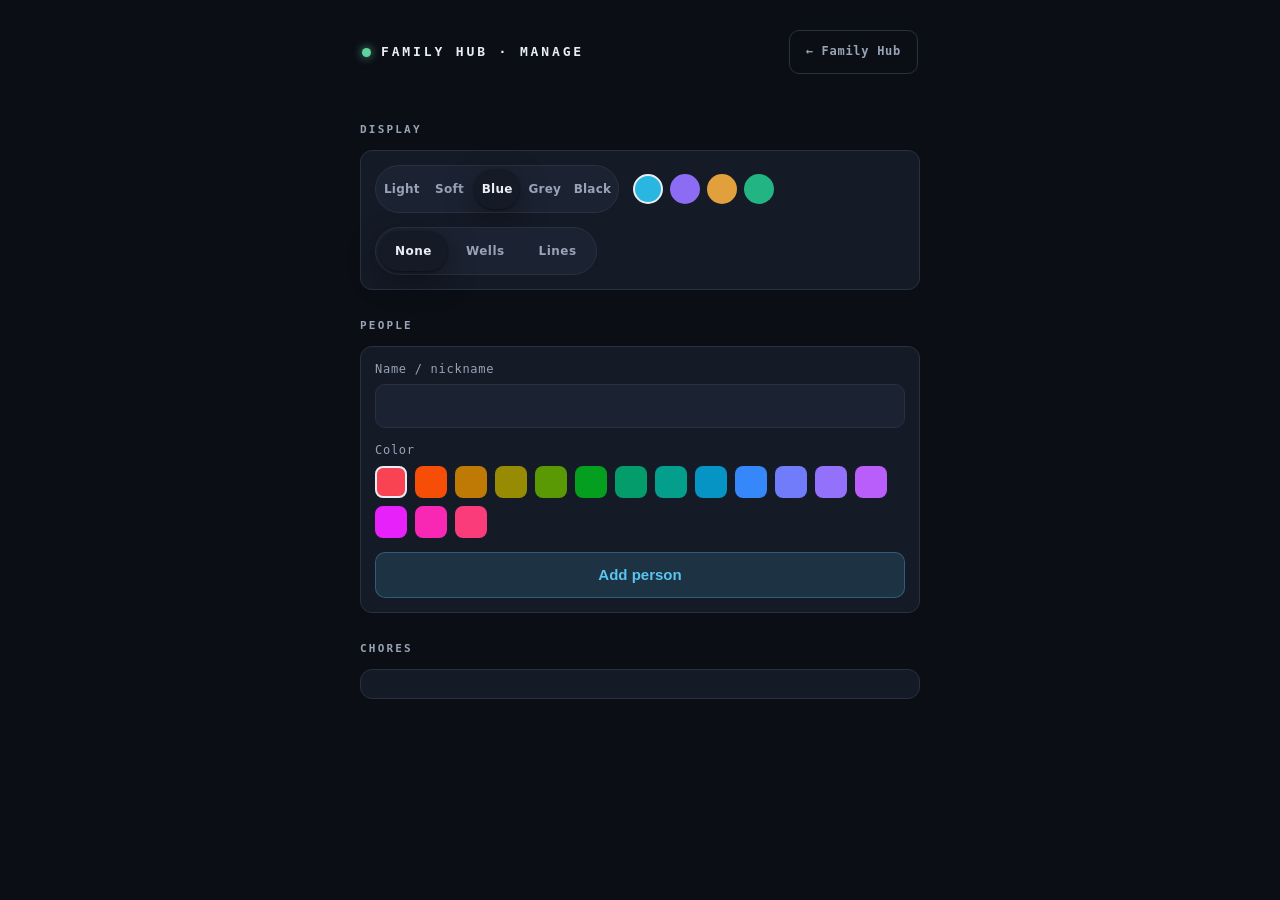
==== src/family_hub/web/static/admin.html @ ea38be6f "Add three theme modes: Soft, Grey, Black (now five total) Expands the wall's theme picker from Light" ====
<!doctype html>
<html lang="en">
<head>
  <meta charset="utf-8">
  <meta name="viewport" content="width=device-width, initial-scale=1, viewport-fit=cover">
  <title>Family Hub · Manage</title>
  <link rel="icon" href="favicon.svg" type="image/svg+xml">
  <link rel="stylesheet" href="styles.css?v=54">
  <!-- Stamps data-theme/data-accent/data-cols on <html> before first paint
       (no theme flash). Must be the FIRST script in the document. -->
  <script src="theme.js?v=4"></script>
</head>
<body class="admin-page">
  <div class="admin-wrap">
    <header class="admin-head">
      <span class="breath-dot"></span>
      <span class="wordmark">Family Hub · Manage</span>
      <a class="admin-home" href="/">← Family Hub</a>
    </header>

    <section class="admin-section">
      <h2>Display</h2>
      <!-- Persisted per-device theme. These call the same setTheme/setAccent/
           setColumns as the wall gear; the choice is saved on THIS device. -->
      <div class="admin-card">
        <div class="theme-ctl" id="theme-ctl">
          <div class="seg seg-theme" role="group" aria-label="Theme">
            <button type="button" data-theme-set="light">Light</button>
            <button type="button" data-theme-set="soft">Soft</button>
            <button type="button" data-theme-set="dark">Blue</button>
            <button type="button" data-theme-set="grey">Grey</button>
            <button type="button" data-theme-set="black">Black</button>
          </div>
          <div class="swatches" role="group" aria-label="Accent color">
            <button class="swatch" type="button" data-c="cyan"   aria-label="Cyan accent"></button>
            <button class="swatch" type="button" data-c="violet" aria-label="Violet accent"></button>
            <button class="swatch" type="button" data-c="amber"  aria-label="Amber accent"></button>
            <button class="swatch" type="button" data-c="green"  aria-label="Green accent"></button>
          </div>
          <div class="seg" role="group" aria-label="Column separation">
            <button type="button" data-cols-set="none">None</button>
            <button type="button" data-cols-set="wells">Wells</button>
            <button type="button" data-cols-set="lines">Lines</button>
          </div>
        </div>
      </div>
    </section>

    <section class="admin-section">
      <h2>People</h2>
      <div id="people-list"></div>
      <div class="admin-card">
        <form class="admin-form" id="person-form">
          <div class="field">
            <label for="person-name">Name / nickname</label>
            <input class="txt-input" id="person-name" maxlength="30" autocomplete="off">
          </div>
          <div class="field">
            <label>Color</label>
            <div class="swatches" id="person-swatches"></div>
          </div>
          <div class="form-error hidden" id="person-error"></div>
          <button class="btn-primary" type="submit">Add person</button>
        </form>
      </div>
    </section>

    <section class="admin-section">
      <h2>Chores</h2>
      <div id="chore-list"></div>
      <!-- The add-chore form is built by common.js (buildChoreForm), the same
           builder used for each inline edit and for the wall — one source of truth. -->
      <div class="admin-card" id="chore-add"></div>
    </section>
  </div>

  <script src="common.js?v=32"></script>
  <script src="admin.js?v=34"></script>
</body>
</html>
---- src/family_hub/web/static/styles.css ----
/* ================================================================
   FAMILY HUB — the kitchen wall.
   Dual-theme design (light + dark, either default), extending house-climate's
   visual world. One expressive element beyond the neutral palette: PERSON
   COLOR. Every color resolves through a theme token so both themes stay
   legible; runs on a LAN wall display with no internet and no webfonts.
   ================================================================ */
/* ----------------------------------------------------------------------
   THEME TOKENS.

   Light is the bare :root; dark is redefined under BOTH prefers-color-scheme
   (guarded :root:not([data-theme="light"])) and an explicit :root[data-theme="dark"].
   Accent is a separate axis (data-accent) so "pick a color" is independent of
   "pick light/dark". theme.js stamps data-theme/data-accent/data-cols on <html>
   before first paint; the default is dark + cyan.

   The Task 1 foundation kept a parallel set of legacy dark-only tokens so the
   old rules kept resolving during the migration; Task 10 finished migrating
   every rule onto this token set and removed those legacy color tokens, so the
   whole wall + admin chrome now resolves correctly in BOTH themes. The only
   theme-agnostic tokens left outside the light/dark blocks are the two font
   stacks (they carry no color).
   ---------------------------------------------------------------------- */
:root {
  /* font tokens are theme-agnostic (no color) so they live on the bare root */
  --mono: ui-monospace, "SF Mono", "Cascadia Code", Menlo, Consolas, monospace;
  --sans: system-ui, -apple-system, "Segoe UI", sans-serif;

  /* ---- theme system: light base (dark + accent overrides follow) ---- */
  --ground:    #EEF1F6;
  --surface:   #FFFFFF;
  --surface-2: #E7ECF3;
  --edge:      #D6DCE6;
  --edge-soft: #E4E9F0;
  --ink:       #171C26;
  --dim:       #58627A;
  --faint:     #8A93A6;
  --good:      #17A672;
  --warn:      #D98A15;
  --crit:      #E05656;
  --shadow:    0 1px 2px rgba(20,28,45,.06), 0 8px 24px rgba(20,28,45,.06);
  /* person hues (work on both grounds) */
  --p1: #E86A9E; --p2: #3E9BE8; --p3: #E39A2A;
  --accent: #0E9BCF; --accent-ink: #FFFFFF; --accent-soft: rgba(14,155,207,.12);
}
:root[data-accent="violet"] { --accent:#7A5AF0; --accent-soft:rgba(122,90,240,.12); }
:root[data-accent="amber"]  { --accent:#D98A15; --accent-soft:rgba(217,138,21,.14); }
:root[data-accent="green"]  { --accent:#17A672; --accent-soft:rgba(23,166,114,.14); }

/* NO-JS fallback only: theme.js always stamps an explicit data-theme before
   first paint, so this OS-preference block must match ONLY when no data-theme
   is present. Keying off :not([data-theme]) (not :not([data-theme="light"]))
   stops it from bleeding dark tokens into soft under a dark OS. */
@media (prefers-color-scheme: dark) {
  :root:not([data-theme]) {
    --ground:    #0B0E15;
    --surface:   #141A26;
    --surface-2: #1B2231;
    --edge:      #29313F;
    --edge-soft: #202836;
    --ink:       #E9EDF5;
    --dim:       #98A3B6;
    --faint:     #616D82;
    --good:      #5FD3A0; --warn:#F0B45C; --crit:#EB7373;
    --shadow:    0 1px 2px rgba(0,0,0,.4), 0 10px 30px rgba(0,0,0,.35);
    --p1:#F07FA9; --p2:#5FB0EE; --p3:#F0B24E;
    --accent:#56C6F0; --accent-ink:#06121A; --accent-soft:rgba(86,198,240,.14);
  }
  :root:not([data-theme])[data-accent="violet"]{--accent:#A78BFA;--accent-ink:#150E2E;--accent-soft:rgba(167,139,250,.16);}
  :root:not([data-theme])[data-accent="amber"] {--accent:#F0B45C;--accent-ink:#231703;--accent-soft:rgba(240,180,92,.16);}
  :root:not([data-theme])[data-accent="green"] {--accent:#5FD3A0;--accent-ink:#04170F;--accent-soft:rgba(95,211,160,.16);}
}
:root[data-theme="dark"] {
  --ground:#0B0E15; --surface:#141A26; --surface-2:#1B2231; --edge:#29313F; --edge-soft:#202836;
  --ink:#E9EDF5; --dim:#98A3B6; --faint:#616D82;
  --good:#5FD3A0; --warn:#F0B45C; --crit:#EB7373;
  --shadow:0 1px 2px rgba(0,0,0,.4), 0 10px 30px rgba(0,0,0,.35);
  --p1:#F07FA9; --p2:#5FB0EE; --p3:#F0B24E;
  --accent:#56C6F0; --accent-ink:#06121A; --accent-soft:rgba(86,198,240,.14);
}
/* Soft: a warm "paper" light, softer than Light. Uses the light-family accents,
   so the base :root[data-accent] rules already apply (no extra accent rules). */
:root[data-theme="soft"] {
  --ground:#E8E3D7; --surface:#F7F3EB; --surface-2:#DFD9CC; --edge:#D2CABA; --edge-soft:#E0D9CA;
  --ink:#2B271F; --dim:#6D6557; --faint:#9B9485;
  --good:#178A63; --warn:#C07C15; --crit:#CE5050;
  --shadow:0 1px 2px rgba(60,50,30,.05), 0 8px 24px rgba(60,50,30,.06);
  --p1:#E86A9E; --p2:#3E9BE8; --p3:#E39A2A;
  --accent:#0E9BCF; --accent-ink:#FFFFFF; --accent-soft:rgba(14,155,207,.12);
}
/* Grey: neutral charcoal, no blue tint. Dark-family accents (see the shared
   accent-override lists below). */
:root[data-theme="grey"] {
  --ground:#141415; --surface:#1F1F21; --surface-2:#272729; --edge:#38383B; --edge-soft:#2C2C2E;
  --ink:#ECECEE; --dim:#A1A1A7; --faint:#6B6B71;
  --good:#5FD3A0; --warn:#F0B45C; --crit:#EB7373;
  --shadow:0 1px 2px rgba(0,0,0,.4), 0 10px 30px rgba(0,0,0,.35);
  --p1:#F07FA9; --p2:#5FB0EE; --p3:#F0B24E;
  --accent:#56C6F0; --accent-ink:#06121A; --accent-soft:rgba(86,198,240,.14);
}
/* Black: true OLED black; cards lifted just enough to separate. Dark-family
   accents (see the shared accent-override lists below). */
:root[data-theme="black"] {
  --ground:#000000; --surface:#0C0C0E; --surface-2:#151517; --edge:#28282B; --edge-soft:#1A1A1C;
  --ink:#ECECEE; --dim:#9A9AA0; --faint:#5E5E64;
  --good:#5FD3A0; --warn:#F0B45C; --crit:#EB7373;
  --shadow:0 1px 2px rgba(0,0,0,.6), 0 12px 34px rgba(0,0,0,.55);
  --p1:#F07FA9; --p2:#5FB0EE; --p3:#F0B24E;
  --accent:#56C6F0; --accent-ink:#06121A; --accent-soft:rgba(86,198,240,.14);
}
/* Dark-family accent overrides: dark, grey, and black share the violet/amber/
   green accent values. Soft is absent on purpose (it uses the light accents). */
:root[data-theme="dark"][data-accent="violet"], :root[data-theme="grey"][data-accent="violet"], :root[data-theme="black"][data-accent="violet"]{--accent:#A78BFA;--accent-ink:#150E2E;--accent-soft:rgba(167,139,250,.16);}
:root[data-theme="dark"][data-accent="amber"], :root[data-theme="grey"][data-accent="amber"], :root[data-theme="black"][data-accent="amber"] {--accent:#F0B45C;--accent-ink:#231703;--accent-soft:rgba(240,180,92,.16);}
:root[data-theme="dark"][data-accent="green"], :root[data-theme="grey"][data-accent="green"], :root[data-theme="black"][data-accent="green"] {--accent:#5FD3A0;--accent-ink:#04170F;--accent-soft:rgba(95,211,160,.16);}

* { box-sizing: border-box; margin: 0; padding: 0; }
/* ground backstop so the theme's page color always shows behind a scrolling
   phone page (never a flash of canvas white or a stale dark field) */
/* text-size-adjust:100% disables mobile/WebView "font boosting" (text
   autosizing), which otherwise inflates line-heights on the kitchen wall's
   kiosk browser and stretches the card rows vertically. Renders identically at
   1:1 on desktop; the guard only matters on the touchscreen's WebView. */
html { scrollbar-color: var(--edge) transparent; background: var(--ground);
       -webkit-text-size-adjust: 100%; text-size-adjust: 100%; }

body {
  font-family: var(--sans);
  color: var(--ink);
  background: var(--ground);
  min-height: 100vh;
  font-size: 15px;
  line-height: 1.45;
  -webkit-font-smoothing: antialiased;
  /* Fixed 1920px canvas: a hair of vertical overflow makes a scrollbar appear,
     which steals width and triggers a phantom horizontal scrollbar. On a
     kiosk that never scrolls sideways, just clip it — nothing sits past the
     centered .wrap anyway. */
  overflow-x: hidden;
}

.num { font-variant-numeric: tabular-nums; }
.micro {
  font-family: var(--mono);
  font-size: 10.5px; font-weight: 600;
  letter-spacing: 0.16em; text-transform: uppercase;
  color: var(--faint);
}

/* Night: the whole page dims after 22:00. The dim is applied to each DIRECT
   CHILD of <body>, never to <body>/.is-night itself: a `filter` on an element
   makes it the containing block for its position:fixed descendants, so putting
   it on <body> unpinned the fixed mobile tab bar and the full-screen overlays
   (they scrolled off with the page at night). Filtering the children (all
   siblings of those fixed elements) dims the whole wall while every fixed
   element stays pinned to the viewport. Do NOT move `filter` back onto
   `.is-night`/<body> (a test guards this). The clock is lifted onto its own
   layer so it stays crisp against the dimmed field. */
.is-night > * { filter: brightness(0.55); }

/* ============ THE ONE CARD + SECTION-HEADER SYSTEM (Task 2) ============ */
/* A SINGLE .card box treatment and a SINGLE .shead section header are the
   source of truth for every section on the wall — no per-section bespoke
   surface/border/radius/shadow. Copied verbatim from the binding mockup spec.
   The section classes (.person-card / .cal-day / .tile / .panel) carry .card
   for the box and keep ONLY their own accent (person-color check, today's
   larger title, the editing outline, camera overlays). */
/* section header — one system everywhere */
.shead { display: flex; align-items: center; gap: 10px; padding: 2px 2px 0; }
.shead .tick { width: 3px; height: 15px; border-radius: 3px; background: var(--accent); }
.shead h2 { margin: 0; font-size: 12.5px; font-weight: 700; letter-spacing: .18em;
            text-transform: uppercase; color: var(--dim); }
.shead .act { margin-left: auto; }
.expand { appearance: none; cursor: pointer; font: inherit; font-size: 11px; font-weight: 600;
  letter-spacing: .04em; color: var(--dim); background: var(--surface); border: 1px solid var(--edge);
  padding: 6px 12px; border-radius: 9px; display: inline-flex; align-items: center; gap: 6px; }
.expand:hover { color: var(--ink); border-color: var(--accent); }
.expand:focus-visible { outline: 2px solid var(--accent); outline-offset: 2px; }

/* the ONE card — every content unit uses it */
.card {
  background: var(--surface); border: 1px solid var(--edge); border-radius: 14px;
  box-shadow: var(--shadow);
}
.card.pad { padding: 15px 16px; }

/* ======================= wall page shell ======================= */
/* The hub is designed at the wall monitor's size (Dell P2424HT, 1920x1080)
   and does NOT reflow on big screens: desktop browsers show exactly the
   wall's layout and scroll to see the rest (operator request 2026-08-12).
   Below the mobile breakpoint (end of file) the SAME page reflows to a
   phone layout with bottom tabs (operator request 2026-08-13). */
.wall {
  user-select: none;
  -webkit-user-select: none;
}
.wrap { width: 1920px; margin: 0 auto; padding: 0 24px 40px; }

/* ============================ top bar ========================== */
.topbar {
  display: flex; align-items: center; gap: 14px;
  padding: 20px 4px 18px;
  position: relative;   /* anchor for the theme gear's popover */
}
.breath-dot {
  width: 9px; height: 9px; border-radius: 50%;
  background: var(--good);
  box-shadow: 0 0 8px 1px color-mix(in srgb, var(--good) 55%, transparent);
  animation: breathe 4.5s ease-in-out infinite;
  flex: none;
}
[data-conn="down"] .breath-dot {
  background: var(--crit);
  box-shadow: 0 0 10px 2px color-mix(in srgb, var(--crit) 60%, transparent);
  animation: none;
}
@keyframes breathe {
  0%, 100% { transform: scale(1); opacity: 0.75; }
  50% { transform: scale(1.35); opacity: 1; }
}
.wordmark {
  font-family: var(--mono);
  font-size: 13px; font-weight: 700;
  letter-spacing: 0.22em; text-transform: uppercase;
  color: var(--ink); white-space: nowrap;
}
.conn {
  font-family: var(--mono); font-size: 10.5px; font-weight: 600;
  letter-spacing: 0.16em; text-transform: uppercase;
  color: var(--good);
}
[data-conn="down"] .conn { color: var(--crit); }
.spacer { flex: 1; }
.clock {
  font-family: var(--mono); font-size: 15px; color: var(--ink);
  letter-spacing: 0.04em; isolation: isolate;
}
.clock .clock-date { color: var(--dim); margin-right: 12px; }

/* ============================ layout ========================== */
.hub-grid {
  display: grid;
  /* chores lead the wall (operator, 2026-08-12); to-dos moved under the
     calendar and cameras got their own column (operator, 2026-08-14):
     people | calendar+to-dos | cameras | dashboards */
  grid-template-columns: 360px minmax(0, 1fr) 540px 340px;
  /* The 1fr second row only works because .hub-grid's own height stays
     indefinite (the page grows/scrolls to fit it). If an ancestor ever pins
     a definite height or overflow:hidden for a no-scroll kiosk mode, 1fr
     starts dividing real, finite space and can crush the to-do row (below
     the calendar in row 2) to zero. Re-check that change against this row
     definition before shipping it. */
  grid-template-rows: auto 1fr;
  grid-template-areas:
    "people cal tiles panels"
    "people todo tiles panels";
  gap: 24px;
  align-items: start;
}
.people-col { grid-area: people; display: flex; flex-direction: column; gap: 12px; }
.people-list { display: flex; flex-direction: column; gap: 10px; }
.todo-slot { grid-area: todo; min-width: 0; display: flex; flex-direction: column; gap: 12px; }
.tiles { grid-area: tiles; }

/* ------- always-on dashboard panels (weather almanac + house climate) ------ */
.panels { grid-area: panels; display: flex; flex-direction: column; gap: 12px; min-width: 0; }
/* box lives on .card now; .panel keeps only its own padding */
.panel { padding: 12px 12px 12px; }
/* Each iframe renders at a fixed virtual viewport (data-vw/vh on the tag) and
   hub.js scales it to fit the slot WITHOUT cropping (panelFit in common.js);
   the view's height is set by JS to hug the scaled content exactly. */
.panel-view {
  height: 400px; /* pre-fit fallback; JS sets the real height */
  overflow: hidden;
  border-radius: 8px; background: #05070B;
}
.panel-frame {
  transform-origin: 0 0;
  border: 0; display: block;
}

/* ------- native weather summary card (replaces the weather iframe embed) ---- */
/* The header + card are one visual unit inside the always-on panels column; the
   small gap keeps the .shead tight above its .card (the column's own gap is
   larger, meant to separate whole sections). */
.weather-slot { display: flex; flex-direction: column; gap: 12px; }
/* .wx / .spark / .q copied verbatim from the binding mockup spec. */
.wx { padding: 16px; }
.wx .top { display: flex; align-items: flex-start; gap: 4px; }
.wx .temp { font-size: 46px; font-weight: 700; line-height: .95; letter-spacing: -.02em; }
.wx .deg { font-size: 18px; color: var(--dim); margin-top: 4px; }
.wx .cond { font-size: 13px; color: var(--dim); margin-top: 2px; }
.wx .sun { margin-left: auto; font-size: 30px; }
.spark { width: 100%; height: 46px; display: block; margin: 12px 0 4px; }
.wx .stats { display: grid; grid-template-columns: 1fr 1fr; gap: 9px 18px; margin-top: 10px; padding-top: 12px; border-top: 1px solid var(--edge-soft); }
.wx .stat .k { font-size: 10px; letter-spacing: .12em; text-transform: uppercase; color: var(--faint); }
.wx .stat .v { font-size: 15px; font-weight: 600; display: flex; align-items: center; gap: 6px; }
.q { font-size: 9.5px; font-weight: 700; letter-spacing: .04em; padding: 1px 6px; border-radius: 999px; text-transform: uppercase; }
.q.good { color: var(--good); background: color-mix(in srgb, var(--good) 16%, transparent); }
.q.warn { color: var(--warn); background: color-mix(in srgb, var(--warn) 16%, transparent); }
/* the temp + degree tail share a baseline row (mockup's inline flex) */
.wx .tline { display: flex; align-items: flex-start; gap: 4px; }
/* a quiet "stale reading" mark on the condition line */
.wx-stale { font-size: 10px; letter-spacing: .06em; text-transform: uppercase; color: var(--faint); }
/* fail-soft stand-in when the weather OR climate feed is unavailable — never a
   blank column (shared by both native cards) */
.wx-offline { padding: 14px 16px; color: var(--faint); font-size: 13px; font-style: italic; }
/* neutral placeholder shown ONLY before the first fetch resolves, so the card
   never flashes the "unavailable" note on boot (T7). A quiet empty card that
   reserves roughly the card's height, no alarming copy. */
.wx-loading { min-height: 120px; }

/* ------- native house-climate summary card (replaces the climate embed) ----- */
/* header + card are one visual unit, like .weather-slot (the small gap keeps the
   .shead tight above its .card; the panels column's own gap separates sections) */
.rooms-slot { display: flex; flex-direction: column; gap: 12px; }
/* .rooms / .rhead / .room copied verbatim from the binding mockup spec. */
.rooms { padding: 8px 16px 14px; }
.rhead { display: flex; gap: 12px; padding: 0 0 2px; }
.rhead .rk { flex: 1; }
.rhead span { font-size: 9.5px; letter-spacing: .12em; text-transform: uppercase; color: var(--faint); }
.rhead .u { width: 50px; text-align: right; }
.room { display: flex; align-items: center; gap: 12px; padding: 10px 0; border-top: 1px solid var(--edge-soft); }
.room:first-of-type { border-top: 0; }
.room .rk { flex: 1; font-size: 12px; letter-spacing: .1em; text-transform: uppercase; color: var(--faint); }
.room .rv { font-size: 16px; font-weight: 650; width: 50px; text-align: right; }
.room .rh { font-size: 13px; color: var(--dim); width: 50px; text-align: right; }
.room.warn .rv { color: var(--warn); }
/* whole-house indoor aggregate (RH + dew) — a labeled footer under the rooms */
.rfoot { display: flex; align-items: baseline; gap: 12px; padding: 11px 0 2px; margin-top: 4px;
  border-top: 1px solid var(--edge); }
.rfoot .rk { flex: 1; font-size: 12px; letter-spacing: .1em; text-transform: uppercase; color: var(--faint); }
.rfoot-v { font-size: 13px; color: var(--dim); }
.rfoot-v .num { color: var(--ink); font-weight: 650; }

/* ========================== calendar ========================= */
.cal { grid-area: cal; display: flex; flex-direction: column; gap: 12px; }
.cal-note {
  background: var(--surface);
  border: 1px solid var(--edge);
  border-left: 3px solid var(--accent);
  border-radius: 12px;
  padding: 18px 18px;
  margin-bottom: 6px;
  color: var(--dim);
  font-size: 15px; line-height: 1.5;
}
/* Every day is its own .card so the boundary between days is a real edge, not
   a floating label; the box treatment lives on .card. Today is distinguished by
   its larger title + name color (below), not a divergent surface — one card
   system (Task 2). */
.cal-day { padding: 10px 14px 8px; }
.cal-day.is-today { padding: 12px 14px 10px; }
.cal-dayhead {
  display: flex; align-items: baseline; gap: 9px;
  font-family: var(--mono);
  font-size: 10.5px; font-weight: 600;
  letter-spacing: 0.18em; text-transform: uppercase;
  color: var(--dim);
  padding-bottom: 7px;
  border-bottom: 1px solid var(--edge);
}
.cal-daydate, .cal-dayrel { color: var(--faint); letter-spacing: 0.12em; }
.cal-dayrel { margin-left: auto; text-align: right; }
.cal-day.is-today .cal-dayname { color: var(--accent); }
.cal-empty {
  font-size: 14px; font-style: italic; color: var(--faint);
  padding: 4px 0;
}
.cal-ev {
  display: flex; align-items: baseline; gap: 12px;
  padding: 8px 0;
  border-top: 1px solid var(--edge);
}
.cal-ev:first-of-type { border-top: 0; }
.cal-rail {
  flex: none; align-self: stretch;
  width: 3px; border-radius: 3px;
  background: var(--dim);
}
.cal-time {
  flex: none; width: 64px; text-align: right;
  font-family: var(--mono); font-size: 12px; color: var(--dim);
}
.cal-allday {
  flex: none;
  font-family: var(--mono); font-size: 10px; font-weight: 600;
  letter-spacing: 0.08em; text-transform: uppercase;
  color: var(--dim);
  border: 1px solid var(--edge);
  border-radius: 999px;
  padding: 2px 8px;
}
.cal-title { flex: 1; font-size: 15px; color: var(--ink); }
.cal-day.is-today .cal-title { font-size: 17px; }
/* a timed event whose end has passed quiets down and strikes through */
.cal-ev.ended .cal-title {
  color: var(--faint);
  text-decoration: line-through;
  text-decoration-color: var(--faint);
}
.cal-ev.ended .cal-time { opacity: 0.55; }
.cal-ev.ended .cal-rail { opacity: 0.4; }

/* ========================= person cards ====================== */
/* box lives on .card now; .person-card keeps only its padding (the person color
   rides --pc on the check + name, its section accent) */
.person-card { padding: 10px 16px; }
.person-head {
  display: flex; align-items: center; gap: 10px;
  margin-bottom: 6px;
}
.person-name { font-size: 20px; font-weight: 600; }
.chip-streak {
  font-family: var(--mono); font-size: 11px; font-weight: 600;
  color: var(--warn);
  background: color-mix(in srgb, var(--warn) 15%, transparent);
  border: 1px solid color-mix(in srgb, var(--warn) 25%, transparent);
  border-radius: 999px;
  padding: 2px 8px;
}
.week-strip { display: flex; gap: 4px; margin-left: auto; }
.ws-cell { width: 10px; height: 10px; border-radius: 2px; background: var(--edge); }
.ws-done { background: var(--good); }
.ws-partial { background: color-mix(in srgb, var(--warn) 60%, transparent); }
.ws-none { background: color-mix(in srgb, var(--crit) 45%, transparent); }
.ws-rest { background: var(--edge); }
.ws-today { outline: 1px solid var(--ink); outline-offset: 1px; }

.chore-row {
  display: flex; align-items: center; gap: 12px;
  min-height: 48px;   /* compacted for the 1080p wall so the people column
                         fits with no vertical scroll; 48px is the enforced
                         touch-target floor (see tests/test_static.py) */
  width: 100%;
  padding: 2px 2px;
  background: none; border: 0;
  border-top: 1px solid var(--edge);
  color: inherit; text-align: left;
  cursor: pointer;
}
.chore-row:first-of-type { border-top: 0; }
.chore-row:focus-visible { outline: 2px solid var(--accent); outline-offset: 2px; border-radius: 8px; }
.chore-check {
  flex: none;
  width: 26px; height: 26px; border-radius: 50%;
  border: 2px solid var(--edge);
  display: flex; align-items: center; justify-content: center;
  font-size: 15px; color: transparent;
}
/* completion wears the person's own color (--pc set on the card) */
.chore-row.done .chore-check {
  background: var(--pc, var(--good));
  border-color: var(--pc, var(--good));
  color: var(--accent-ink);
  animation: check-pop 180ms ease-out;
}
@keyframes check-pop {
  0% { transform: scale(0.6); }
  60% { transform: scale(1.18); }
  100% { transform: scale(1); }
}
.chore-body { flex: 1; display: flex; align-items: center; gap: 8px; }
.chore-icon { font-size: 17px; }
.chore-title { font-size: 17px; color: var(--ink); position: relative; }
.chore-row.done .chore-title { color: var(--dim); }
/* the strike sweeps through in their color — one-shot, like the check pop */
.chore-row.done .chore-title::after {
  content: '';
  position: absolute; left: -2px; right: -2px; top: 52%;
  height: 2px; border-radius: 2px;
  background: var(--pc, var(--good));
  opacity: 0.9;
  transform-origin: left center;
  animation: strike-sweep 260ms ease-out;
}
@keyframes strike-sweep {
  from { transform: scaleX(0); }
  to { transform: scaleX(1); }
}
/* past/future days in the day browser: state is visible but not tappable */
.chore-row.readonly { cursor: default; }
.chore-row.readonly .chore-check { opacity: 0.85; }

/* ---- chores overlay edit mode (today only; the Edit/Done toggle) ---- */
/* The toggle sits at the right of the day-nav; active = you're editing. */
.ch-edit-toggle {
  font-family: var(--mono); font-size: 13px; letter-spacing: 0.08em;
  text-transform: uppercase; padding: 0 18px;
}
.ch-edit-toggle.active {
  background: var(--accent-soft);
  border-color: var(--accent);
  color: var(--accent);
}
/* a card being edited gets a clear cool outline, readable across the room */
.person-card.is-editing {
  border-color: var(--accent);
  box-shadow: 0 0 0 1px var(--accent) inset;
}
/* a per-chore edit affordance (pencil) at the right edge of each row */
.chore-row.is-editing { cursor: pointer; }
.chore-edit-hint {
  flex: none; margin-left: auto;
  font-size: 20px; color: var(--accent);
}
/* per-row delete control (edit mode only): a trash tap target at the far right,
   crit-red so it reads unmistakably as destructive across the room. */
.chore-del {
  flex: none; margin-left: 6px;
  width: 40px; height: 40px; border-radius: 10px;
  display: flex; align-items: center; justify-content: center;
  font-size: 18px; color: var(--crit);
  background: color-mix(in srgb, var(--crit) 13%, transparent);
  border: 1px solid var(--crit);
}
/* the "+ Add chore" row: cool, plus-in-a-circle, reads as an action not a task */
.chore-add .chore-title { color: var(--accent); font-weight: 600; font-size: 17px; }
.chore-add-plus {
  border-color: var(--accent);
  color: var(--accent);
  font-size: 22px; font-weight: 600;
}
.cal-nav-date { font-family: var(--mono); font-size: 12.5px; color: var(--faint); margin-left: 10px; }
.chore-rot {
  font-family: var(--mono); font-size: 10px;
  letter-spacing: 0.04em; color: var(--faint);
}

/* --------------------------- to-dos -------------------------- */
/* The shared household list. The card lives in its own #todo-slot column
   under the calendar (no longer a DOM sibling of .person-card), but keeps
   the same surface treatment; rows echo .chore-row but complete in the
   neutral --accent, since nobody owns a shared item. */
/* Task 3: re-boxed like everything else — sectionHead sits OUTSIDE the box,
   the rows + count chips sit INSIDE a .card (matching .cal-day/.person-card).
   .todo/.foot/.chip below are copied VERBATIM from the mockup spec. The
   mockup's row-level classes (.titem/.tcheck/.ttitle) are NOT copied here:
   the engine's row markup keeps its own .todo-row/.todo-check/.todo-title
   classes (the click handler matches '.todo-row.done', see hub.js), and
   those already carry their own full styling below — a duplicate,
   never-applied copy under different class names would be dead CSS. */
.todo { padding: 6px 16px 12px; }
.todo .foot { display: flex; gap: 6px; padding-top: 10px; }
.chip { font-size: 11px; font-weight: 600; letter-spacing: .04em; padding: 3px 9px; border-radius: 999px;
  background: var(--surface-2); color: var(--dim); }
.chip.now { background: var(--accent-soft); color: var(--accent); }
.todo-row, .todo-row-full {
  display: flex; align-items: center; gap: 12px;
  min-height: 52px; width: 100%;
  padding: 4px 2px;
  background: none; border: 0;
  border-top: 1px solid var(--edge);
  color: inherit; text-align: left;
}
.todo-row { cursor: pointer; }
.todo-row:first-of-type { border-top: 0; }
/* .todo-row-full:first-of-type never matches inside .todo-section: the
   sec-head div is the first div sibling, not a row, so target the row that
   directly follows the bucket label instead. */
.todo-sec-head + .todo-row-full { border-top: 0; }
.todo-row:focus-visible { outline: 2px solid var(--accent); outline-offset: 2px; border-radius: 8px; }
.todo-check {
  flex: none;
  width: 26px; height: 26px; border-radius: 50%;
  border: 2px solid var(--edge);
  display: flex; align-items: center; justify-content: center;
  font-size: 15px; color: transparent;
}
.todo-row.done .todo-check,
.todo-row-full.done .todo-check {
  background: var(--accent);
  border-color: var(--accent);
  color: var(--accent-ink);
  animation: check-pop 180ms ease-out;
}
/* recently-done rows: a quiet static check, no circle */
.todo-check-static { width: auto; height: auto; border: 0; color: var(--dim); }
/* recently-done rows carry todo-row-full done, so .todo-row-full.done
   .todo-check would otherwise re-fill/re-animate this static check */
.todo-row-full.done .todo-check.todo-check-static {
  background: none; border: 0; color: var(--dim); animation: none;
}
.todo-title { font-size: 17px; color: var(--ink); }
.todo-row.done .todo-title, .todo-row-full.done .todo-title {
  color: var(--dim);
  text-decoration: line-through;
  text-decoration-color: var(--dim);
}
.todo-row-main, .todo-body {
  background: none; border: 0; padding: 0;
  color: inherit; cursor: pointer;
}
.todo-body { flex: 1; text-align: left; }
.todo-actions { display: flex; gap: 8px; flex-wrap: wrap; }
.todo-act {
  font-family: var(--mono); font-size: 11px;
  color: var(--dim);
  background: none;
  border: 1px solid var(--edge); border-radius: 999px;
  padding: 4px 10px; cursor: pointer;
}
.todo-act-del { color: color-mix(in srgb, var(--crit) 90%, transparent); }   /* the crit red */
/* three bucket columns at wall width; the mobile block below collapses to one */
.todo-cols { display: grid; grid-template-columns: repeat(3, 1fr); gap: 24px; align-items: start; margin-top: 16px; }
.todo-section { width: 100%; }
.todo-sec-head {
  font-family: var(--mono); font-size: 10px; font-weight: 600;
  letter-spacing: 0.16em; text-transform: uppercase;
  color: var(--faint);
  margin: 20px 0 4px;
}
.todo-add { display: flex; gap: 10px; align-items: center; }
.todo-add input {
  flex: 1; min-width: 0;
  font-size: 16px; color: var(--ink);
  background: var(--surface-2);
  border: 1px solid var(--edge); border-radius: 10px;
  padding: 10px 12px;
}
.todo-add input:focus-visible { outline: 2px solid var(--accent); outline-offset: 1px; }
.todo-recent { margin-top: 24px; }
.todo-recent summary {
  cursor: pointer;
  font-family: var(--mono); font-size: 10px; font-weight: 600;
  letter-spacing: 0.16em; text-transform: uppercase;
  color: var(--faint);
}
.todos-page { display: none; }

/* Completion celebration — one shot when a person clears their whole day. */
.card-celebrate { animation: celebrate 900ms ease-out; position: relative; }
@keyframes celebrate {
  0% { border-color: var(--edge); }
  30% { border-color: var(--good); box-shadow: 0 0 22px color-mix(in srgb, var(--good) 35%, transparent); }
  100% { border-color: var(--edge); box-shadow: none; }
}
.confetti {
  position: absolute; inset: 0; overflow: visible;
  pointer-events: none;
}
.confetti-particle {
  position: absolute; top: 14px; left: 50%;
  width: 7px; height: 7px; border-radius: 2px;
  opacity: 0;
  animation: confetti-fly 900ms ease-out forwards;
}
@keyframes confetti-fly {
  0% { opacity: 1; transform: translate(0, 0) rotate(0deg); }
  100% { opacity: 0; transform: translate(var(--dx, 0), var(--dy, 40px)) rotate(220deg); }
}

.empty-hub {
  text-align: center; color: var(--dim);
  font-family: var(--mono); font-size: 14px; line-height: 2;
  padding: 40px 16px;
}
.empty-hub .empty-sub { color: var(--faint); font-size: 12px; }

/* ============================ tiles ========================== */
.tiles { display: grid; grid-template-columns: 1fr 1fr; gap: 12px; }
.tiles .shead { grid-column: 1 / -1; }
/* box lives on .card now; .tile keeps only its layout + interaction */
.tile {
  display: block; width: 100%; text-align: left;
  padding: 14px;
  color: inherit;
  cursor: pointer;
}
.tile:focus-visible { outline: 2px solid var(--accent); outline-offset: 2px; }
.tile.is-offline { opacity: 0.55; }
.tile-camera { grid-column: 1 / -1; position: relative; }
.tile-label {
  font-family: var(--mono); font-size: 10px; font-weight: 600;
  letter-spacing: 0.16em; text-transform: uppercase;
  color: var(--faint);
  margin-bottom: 8px;
}
/* Section headers are the shared .shead system now (see top of file); the
   camera tile's own label keeps the .tile-label micro treatment above. */
.tile-offline { font-family: var(--mono); font-size: 13px; color: var(--faint); }
.cam-frame {
  display: block; width: 100%; aspect-ratio: 16 / 9;
  border: 0; border-radius: 8px; background: #05070B;
  pointer-events: none;   /* taps land on the tile -> full-screen overlay */
}
.tile-live {
  /* bottom-right: go2rtc's player paints its own mode label top-right */
  position: absolute; bottom: 22px; right: 22px;
  font-family: var(--mono); font-size: 9px; font-weight: 600;
  letter-spacing: 0.1em;
  color: var(--good);
  background: rgba(10, 13, 20, 0.7);
  border-radius: 999px; padding: 2px 7px;
}

/* Demo-mode camera tiles: no go2rtc stream to embed, so a static gradient
   placeholder stands in for a live picture. Front-door tiles read cool/bluish,
   back-yard warm; a faint "DEMO VIEW" marker sits bottom-left. Deepened in dark
   theme so it reads as a night frame instead of a bright wash. */
.cam-demo {
  display: flex; align-items: flex-end;
  width: 100%; aspect-ratio: 16 / 9;
  border-radius: 8px; overflow: hidden; padding: 10px;
}
.cam-demo-full {   /* full-screen overlay variant: fill the viewport */
  position: absolute; inset: 0;
  aspect-ratio: auto; border-radius: 0; padding: 24px;
}
.cam-demo-cool { background: linear-gradient(150deg, #d3e7f6 0%, #9dc1df 48%, #6d8fb0 100%); }
.cam-demo-warm { background: linear-gradient(150deg, #f4e3c6 0%, #dcc491 48%, #b3975f 100%); }
.cam-demo-mark {
  font-family: var(--mono); font-size: 9px; font-weight: 600;
  letter-spacing: 0.16em; text-transform: uppercase;
  color: rgba(255, 255, 255, 0.86);
  background: rgba(10, 13, 20, 0.34);
  border-radius: 999px; padding: 2px 8px;
}
.cam-demo-full .cam-demo-mark { font-size: 12px; }
@media (prefers-color-scheme: dark) {
  :root:not([data-theme="light"]) .cam-demo-cool {
    background: linear-gradient(160deg, #9dc0e0 0%, #6d93b8 50%, #46698f 100%);
  }
  :root:not([data-theme="light"]) .cam-demo-warm {
    background: linear-gradient(160deg, #d3b785 0%, #a2855a 50%, #6f5a3a 100%);
  }
}
:root[data-theme="dark"] .cam-demo-cool {
  background: linear-gradient(160deg, #9dc0e0 0%, #6d93b8 50%, #46698f 100%);
}
:root[data-theme="dark"] .cam-demo-warm {
  background: linear-gradient(160deg, #d3b785 0%, #a2855a 50%, #6f5a3a 100%);
}

/* =========================== overlays ======================== */
.overlay {
  position: fixed; inset: 0; z-index: 50;
  background: #000;
  display: none;
}
.overlay.open { display: block; }
/* The content box must own the full viewport — an auto-height div collapses
   the 100%-height iframe to the ~150px default (bug caught on the wall
   2026-08-12: full-screen views rendered as a strip). */
.overlay-content { position: absolute; inset: 0; }
.overlay-frame { width: 100%; height: 100%; border: 0; }
/* Progressive full-screen camera: the warm medium stream shows instantly as the
   in-flow base; its HD twin loads in front (absolute, transparent) and fades in
   once its stream is probed live (JS adds .ready). The fade duration here must
   stay under hub.js CAM_HD_FADE_MS (450ms), which is when JS drops the base —
   so the base is never yanked mid-fade. */
.cam-hd-upgrade { position: absolute; inset: 0; opacity: 0; transition: opacity 0.4s ease; }
.cam-hd-upgrade.ready { opacity: 1; }
/* fixed-size kiosk pages scaled to fill: JS sets size/left/top/scale inline */
.overlay-fitted { position: absolute; transform-origin: 0 0; }
.overlay-panel {
  width: 100%; height: 100%; overflow-y: auto;
  /* top padding clears the fixed ⌂ home pill (16px offset + pill height) */
  padding: 68px 24px 24px; background: var(--ground);
}
.overlay-home {
  position: absolute; top: 16px; left: 16px; z-index: 2;
  font-family: var(--mono); font-size: 11px; font-weight: 600;
  letter-spacing: 0.12em; text-transform: uppercase;
  color: var(--ink);
  background: var(--surface);
  border: 1px solid var(--edge);
  border-radius: 999px; padding: 8px 14px;
  cursor: pointer;
}
.overlay-home:focus-visible { outline: 2px solid var(--accent); outline-offset: 2px; }

/* big overlay versions of calendar / chores reuse the hub DOM */
.overlay-panel .cal-day.is-today .cal-title { font-size: 19px; }
.overlay-title {
  font-family: var(--mono); font-size: 12px; font-weight: 600;
  letter-spacing: 0.18em; text-transform: uppercase;
  color: var(--dim); margin: 8px 0 18px 0;
}

/* Footer of the all-chores overlay: a quiet link to the full /admin.html page.
   Sits under the last person card, unobtrusive. */
.manage-admin {
  display: flex; justify-content: center;
  margin: 28px auto 0;
}
.manage-admin-link {
  display: inline-flex; align-items: center; min-height: 48px;
  font-family: var(--mono); font-size: 14px; font-weight: 600;
  letter-spacing: 0.06em;
  color: var(--dim); text-decoration: none;
  padding: 0 24px; border-radius: 12px;
  border: 1px solid var(--edge); background: var(--surface);
}
.manage-admin-link:hover { color: var(--ink); border-color: var(--accent); }
.manage-admin-link:focus-visible { outline: 2px solid var(--accent); outline-offset: 2px; }

/* ================== full calendar (overlay) ================== */
.cal-ev { cursor: pointer; }
.cal-ev:focus-visible { outline: 2px solid var(--accent); outline-offset: 2px; border-radius: 6px; }

.cal-nav {
  display: flex; align-items: center; gap: 10px;
  padding: 6px 2px 16px;
}
.cal-nav-btn {
  min-width: 46px; height: 42px;
  font-size: 20px; color: var(--ink);
  background: var(--surface);
  border: 1px solid var(--edge);
  border-radius: 10px; cursor: pointer;
}
.cal-nav-btn:focus-visible { outline: 2px solid var(--accent); outline-offset: 2px; }
.cal-nav-today { font-family: var(--mono); font-size: 12px; letter-spacing: 0.08em; text-transform: uppercase; padding: 0 14px; }
.cal-nav-title { font-size: 22px; font-weight: 600; margin-left: 10px; }
.cal-back {
  font-family: var(--mono); font-size: 12px; letter-spacing: 0.08em;
  text-transform: uppercase; color: var(--dim);
  background: none; border: 0; cursor: pointer;
  padding: 4px 2px 14px;
}
.cal-back:focus-visible { outline: 2px solid var(--accent); outline-offset: 2px; }
.cal-body { min-height: 0; }

.mgrid {
  display: grid; grid-template-columns: repeat(7, 1fr);
  gap: 6px;
}
.mg-head {
  font-family: var(--mono); font-size: 11px; font-weight: 600;
  letter-spacing: 0.16em; text-transform: uppercase;
  color: var(--faint); text-align: center; padding: 4px 0 8px;
}
.mg-day {
  min-height: 118px;
  background: var(--surface);
  border: 1px solid var(--edge);
  border-radius: 10px;
  padding: 8px;
  display: flex; flex-direction: column; gap: 4px;
  cursor: pointer; overflow: hidden;
}
.mg-day:focus-visible { outline: 2px solid var(--accent); outline-offset: 1px; }
.mg-out { opacity: 0.38; }
.mg-today { border-color: var(--accent); box-shadow: 0 0 0 1px var(--accent) inset; }
.mg-num { font-family: var(--mono); font-size: 13px; color: var(--dim); }
.mg-today .mg-num { color: var(--accent); font-weight: 700; }
.mg-ev {
  display: flex; align-items: center; gap: 6px;
  font-size: 12.5px; color: var(--ink);
  min-width: 0;
}
.mg-dot { flex: none; width: 7px; height: 7px; border-radius: 50%; }
.mg-ev-title { overflow: hidden; text-overflow: ellipsis; white-space: nowrap; }
.mg-more { font-family: var(--mono); font-size: 10px; color: var(--faint); }

/* ==================== event detail card ====================== */
.ev-modal {
  position: fixed; inset: 0; z-index: 90;
  background: rgba(0, 0, 0, 0.62);
  display: flex; align-items: center; justify-content: center;
  padding: 24px;
}
.ev-card {
  position: relative;
  width: 100%; max-width: 560px; max-height: 80vh; overflow-y: auto;
  background: var(--surface);
  border: 1px solid var(--edge);
  border-radius: 16px;
  padding: 24px 26px 26px 30px;
}
.ev-rail { position: absolute; left: 0; top: 0; bottom: 0; width: 5px; border-radius: 16px 0 0 16px; }

/* ============ chore editor (add/edit, above the chores overlay) ============ */
/* Mirrors .ev-modal's layering (z-index 90, over the z-index-50 overlay) so the
   shared chore form floats above the all-chores view. Scrolls from the top —
   the form is taller than the event card, so center-anchoring would clip it. */
.chore-modal {
  position: fixed; inset: 0; z-index: 90;
  background: rgba(0, 0, 0, 0.62);
  display: flex; align-items: flex-start; justify-content: center;
  padding: 24px; overflow-y: auto;
}
.chore-card {
  position: relative;
  width: 100%; max-width: 560px; margin: auto;
  background: var(--surface);
  border: 1px solid var(--edge);
  border-radius: 16px;
  padding: 52px 26px 26px 26px;
}
.chore-close {
  position: absolute; top: 14px; right: 14px;
  width: 40px; height: 40px;
  font-size: 16px; color: var(--dim);
  background: var(--surface-2);
  border: 1px solid var(--edge);
  border-radius: 50%; cursor: pointer;
}
.chore-close:focus-visible { outline: 2px solid var(--accent); outline-offset: 2px; }

/* ============ delete confirm (custom; above the chores overlay) ============ */
/* NOT window.confirm (blocked/ugly on kiosks). Layers above the editor too
   (z-index 95 > the editor's 90 > the overlay's 50); the failure toast (100)
   still wins. Centered — the card is short. */
.confirm-modal {
  position: fixed; inset: 0; z-index: 95;
  background: rgba(0, 0, 0, 0.62);
  display: flex; align-items: center; justify-content: center;
  padding: 24px;
}
.confirm-card {
  width: 100%; max-width: 420px;
  background: var(--surface);
  border: 1px solid var(--edge);
  border-radius: 16px;
  padding: 28px 26px 22px;
  text-align: center;
}
.confirm-msg {
  font-size: 20px; color: var(--ink); line-height: 1.4;
  word-break: break-word;
}
.confirm-sub {
  margin-top: 8px;
  font-size: 14px; color: var(--dim); line-height: 1.4;
}
.confirm-actions { display: flex; gap: 12px; margin-top: 22px; }
.confirm-actions button {
  flex: 1; min-height: 52px;
  font-size: 16px; font-weight: 600;
  border-radius: 12px; cursor: pointer;
}
.confirm-cancel {
  color: var(--ink);
  background: var(--surface-2);
  border: 1px solid var(--edge);
}
.confirm-del {
  color: #fff;
  background: var(--crit);
  border: 1px solid var(--crit);
}
.confirm-cancel:focus-visible, .confirm-del:focus-visible {
  outline: 2px solid var(--accent); outline-offset: 2px;
}
.ev-close {
  position: absolute; top: 14px; right: 14px;
  width: 40px; height: 40px;
  font-size: 16px; color: var(--dim);
  background: var(--surface-2);
  border: 1px solid var(--edge);
  border-radius: 50%; cursor: pointer;
}
.ev-close:focus-visible { outline: 2px solid var(--accent); outline-offset: 2px; }
.ev-title { font-size: 26px; font-weight: 600; line-height: 1.25; padding-right: 48px; }
.ev-when { font-family: var(--mono); font-size: 14px; color: var(--dim); margin-top: 8px; }
.ev-chip {
  display: inline-block; margin-top: 12px;
  font-family: var(--mono); font-size: 10.5px; font-weight: 600;
  letter-spacing: 0.1em; text-transform: uppercase;
  border: 1px solid; border-radius: 999px; padding: 3px 10px;
}
.ev-loc { font-size: 15px; color: var(--ink); margin-top: 14px; }
.ev-desc {
  font-size: 14px; color: var(--dim); line-height: 1.55;
  margin-top: 12px; white-space: pre-wrap; word-break: break-word;
}

/* ====================== mobile tab bar ======================= */
/* Hidden on the wall; the mobile block below turns it on. */
.tabbar {
  display: none;
  position: fixed; left: 0; right: 0; bottom: 0; z-index: 40;
  padding: 8px 10px calc(8px + env(safe-area-inset-bottom));
  background: color-mix(in srgb, var(--surface) 92%, transparent);
  border-top: 1px solid var(--edge);
  backdrop-filter: blur(10px);
  -webkit-backdrop-filter: blur(10px);
}
.tab-btn {
  flex: 1; display: flex; flex-direction: column; align-items: center; gap: 3px;
  font-family: var(--mono); font-size: 10px; font-weight: 600;
  letter-spacing: 0.14em; text-transform: uppercase;
  color: var(--faint);
  background: none; border: 0; border-radius: 10px;
  padding: 6px 4px; cursor: pointer;
}
.tab-btn .tab-ico { font-size: 20px; line-height: 1; }
.tab-btn.active { color: var(--accent); }
.tab-btn:focus-visible { outline: 2px solid var(--accent); outline-offset: 2px; }

/* ==================== theme / accent / columns control ==================== */
/* The persisted display picker (Task 5): Light/Dark segmented, four accent
   swatches, None/Wells columns. Shown on the admin page and inside the wall's
   gear popover. Control CSS copied VERBATIM from the binding mockup spec, but
   SCOPED under .theme-ctl so the mockup's `.swatch` (a 22px accent dot) never
   collides with the admin's own person-color `.swatch` (a 32px square). */
.theme-ctl { display: flex; align-items: center; flex-wrap: wrap; gap: 14px; }
.theme-ctl .seg { display: inline-flex; background: var(--surface-2); border: 1px solid var(--edge);
       border-radius: 999px; padding: 3px; gap: 2px; }
.theme-ctl .seg button { appearance: none; border: 0; background: none; cursor: pointer;
  font: inherit; font-size: 12px; font-weight: 600; letter-spacing: .04em;
  color: var(--dim); padding: 8px 16px; border-radius: 999px; line-height: 1;
  min-height: 40px; }
/* The Theme seg carries five modes (Light / Soft / Blue / Grey / Black), too
   many for the default 2-up pill row. Lay it out as a tidy 5-column grid with
   trimmed horizontal padding so every label stays legible in the narrow gear
   popover. Only the Theme seg opts in (via .seg-theme); the 3-button Columns
   seg keeps the default inline-flex row. */
.theme-ctl .seg.seg-theme { display: grid; grid-template-columns: repeat(5, 1fr); }
.theme-ctl .seg.seg-theme button { padding: 8px 4px; letter-spacing: .02em; text-align: center; }
.theme-ctl .seg button.on { background: var(--surface); color: var(--ink); box-shadow: var(--shadow); }
.theme-ctl .seg button:focus-visible { outline: 2px solid var(--accent); outline-offset: 2px; }
.theme-ctl .swatches { display: inline-flex; gap: 7px; }
/* 30px clears the 24px WCAG tap-target minimum (was 22px) — these live in the
   wall's gear popover and get poked with a fingertip. */
.theme-ctl .swatch { width: 30px; height: 30px; border-radius: 50%; cursor: pointer; border: 2px solid transparent;
  outline: none; padding: 0; }
.theme-ctl .swatch[data-c="cyan"]   { background: #29b6e0; }
.theme-ctl .swatch[data-c="violet"] { background: #8b6cf2; }
.theme-ctl .swatch[data-c="amber"]  { background: #e2a03c; }
.theme-ctl .swatch[data-c="green"]  { background: #22b583; }
.theme-ctl .swatch.on { border-color: var(--ink); }
.theme-ctl .swatch:focus-visible { box-shadow: 0 0 0 3px var(--accent-soft); }

/* wall gear + its dismissible popover (so the wall can be re-themed without a
   phone). The gear sits in the topbar; the popover floats under it. */
.wall-gear, .wall-refresh {
  flex: none; width: 40px; height: 40px; border-radius: 10px;
  display: inline-grid; place-items: center;
  background: var(--surface); border: 1px solid var(--edge);
  color: var(--dim); font-size: 18px; line-height: 1; cursor: pointer;
}
.wall-gear:hover, .wall-refresh:hover { color: var(--ink); border-color: var(--accent); }
.wall-gear:focus-visible, .wall-refresh:focus-visible { outline: 2px solid var(--accent); outline-offset: 2px; }
/* the refresh glyph nudges toward the accent on press, so a touch feels acknowledged */
.wall-refresh:active { color: var(--accent); transform: rotate(-90deg); transition: transform 120ms ease-out; }
.theme-pop {
  position: absolute; top: 58px; right: 24px; z-index: 60;
  display: none;
  background: var(--surface); border: 1px solid var(--edge);
  border-radius: 16px; box-shadow: var(--shadow);
  padding: 16px 16px 18px;
}
.theme-pop.open { display: block; }
.theme-pop .theme-pop-row { display: flex; flex-direction: column; gap: 8px; }
.theme-pop .theme-pop-row + .theme-pop-row { margin-top: 14px; }
.theme-pop .theme-pop-k {
  font-family: var(--mono); font-size: 10px; font-weight: 600;
  letter-spacing: 0.16em; text-transform: uppercase; color: var(--faint);
}
/* stack the three groups vertically inside the popover (the admin page keeps
   them in a row via the default .theme-ctl flex-wrap) */
.theme-pop .theme-ctl { flex-direction: column; align-items: flex-start; gap: 0; }

/* ==================== column separation ==================== */
/* The Columns control stamps data-cols on <html>. "none" (default) is the flat
   layout; "wells" wraps each column's stack in a soft tinted panel; "lines"
   draws thin vertical rules between the columns. */
:root[data-cols="wells"] .hub-grid { gap: 16px; }
:root[data-cols="wells"] .people-col,
:root[data-cols="wells"] .cal,
:root[data-cols="wells"] .todo-slot,
:root[data-cols="wells"] .tiles,
:root[data-cols="wells"] .panels {
  background: color-mix(in srgb, var(--ink) 4%, var(--ground));
  border: 1px solid var(--edge-soft);
  border-radius: 18px;
  padding: 15px 15px 20px;
}

/* "lines": one thin vertical rule in each of the three gaps between the four
   columns. Each rule is a pseudo-element on a column that spans BOTH grid rows
   (people, tiles, panels); align-self:stretch overrides the grid's
   align-items:start so those columns fill the full grid height and the three
   rules render at equal length (not each column's own content height), sitting
   centered in the 24px gap. Decorative only (pointer-events off so it never
   intercepts a touch on the wall). */
:root[data-cols="lines"] .people-col,
:root[data-cols="lines"] .tiles,
:root[data-cols="lines"] .panels { position: relative; align-self: stretch; }
:root[data-cols="lines"] .people-col::after,
:root[data-cols="lines"] .tiles::before,
:root[data-cols="lines"] .panels::before {
  content: "";
  position: absolute;
  top: 4px;
  bottom: 4px;
  width: 1px;
  background: var(--edge-soft);
  pointer-events: none;
}
:root[data-cols="lines"] .people-col::after { right: -12px; }
:root[data-cols="lines"] .tiles::before { left: -12px; }
:root[data-cols="lines"] .panels::before { left: -12px; }

/* ============================ mobile ========================== */
/* Under 1000px the fixed 1920 canvas would mean endless sideways scrolling,
   so the SAME page reflows to one column: chores first, then calendar
   (operator request 2026-08-13), with bottom tabs slicing off Cameras and
   Weather. The breakpoint is high on purpose — portrait tablets and half
   -screen windows get the phone layout, the 1920 wall never does. */
@media (max-width: 1000px) {
  .wrap { width: auto; max-width: 640px; padding: 0 14px calc(86px + env(safe-area-inset-bottom)); }
  .topbar { padding: 14px 2px 12px; }
  .clock .clock-date { display: none; }
  /* the refresh button is a wall/kiosk affordance (no keyboard there); phones
     reload natively, and keeping it would overflow the narrow topbar and clip
     the gear off-screen. Hide it on the phone reflow. */
  .wall-refresh { display: none; }
  /* stretch overrides the wall grid's align-items:start — without it every
     section shrinks to content width (caught on the phone 2026-08-13) */
  .hub-grid { display: flex; flex-direction: column; gap: 16px; align-items: stretch; }
  /* column separation is a wall-only, 4-column concern; on the phone reflow
     (one stacked flex column) the "lines" rules would hang stray 1px ticks off
     a full-width section, so neutralize them here */
  :root[data-cols="lines"] .people-col::after,
  :root[data-cols="lines"] .tiles::before,
  :root[data-cols="lines"] .panels::before { display: none; }
  /* the wall's under-calendar to-do card has no phone equivalent — the
     dedicated To-Dos tab already covers phones (operator, 2026-08-14) */
  .todo-slot { display: none; }
  .tabbar { display: flex; }
  /* the add row shares one flex line with the Now/Soon/Later segmented
     control and Add button — on narrow phones that squeezes the input to
     a stub, so let it wrap to its own full-width row */
  .todo-add { flex-wrap: wrap; }
  .todo-add input { flex: 1 1 100%; }
  /* each tab shows exactly one surface of the one page */
  body[data-tab="chores"] .cal,
  body[data-tab="chores"] .tiles,
  body[data-tab="chores"] .panels,
  body[data-tab="chores"] .todos-page { display: none; }
  body[data-tab="cal"] .people-col,
  body[data-tab="cal"] .tiles,
  body[data-tab="cal"] .panels,
  body[data-tab="cal"] .todos-page { display: none; }
  body[data-tab="cams"] .people-col,
  body[data-tab="cams"] .cal,
  body[data-tab="cams"] .panels,
  body[data-tab="cams"] .todos-page { display: none; }
  body[data-tab="weather"] .people-col,
  body[data-tab="weather"] .cal,
  body[data-tab="weather"] .tiles,
  body[data-tab="weather"] .todos-page { display: none; }
  body[data-tab="todos"] .people-col,
  body[data-tab="todos"] .cal,
  body[data-tab="todos"] .tiles,
  body[data-tab="todos"] .panels { display: none; }
  body[data-tab="todos"] .todos-page { display: block; padding: 12px; }
  /* full-screen views on a small screen */
  .overlay-panel { padding: 64px 12px 20px; }
  .cal-nav { flex-wrap: wrap; row-gap: 8px; }
  .cal-nav-title { font-size: 17px; }
  .mgrid { gap: 3px; }
  .mg-day { min-height: 52px; padding: 4px 5px; border-radius: 7px; }
  .mg-ev-title { display: none; }   /* dots only — titles are one tap away */
  .ev-card { padding: 20px 18px 22px 24px; }
  .ev-title { font-size: 21px; }
  .todo-cols { grid-template-columns: 1fr; gap: 0; }
  .tab-btn { min-width: 0; }
}

/* five tabs need to fit down to 320px with no horizontal scroll */
@media (max-width: 380px) {
  .tab-btn { font-size: 9px; letter-spacing: 0.08em; padding: 6px 2px; }
}

/* ==================== reduced motion ========================= */
@media (prefers-reduced-motion: reduce) {
  /* kill every transition wholesale (mockup convention) so nothing eases; the
     named animations below are additionally pinned off. */
  * { transition: none !important; }
  .breath-dot,
  .chore-row.done .chore-check,
  .chore-row.done .chore-title::after,
  .todo-row.done .todo-check, .todo-row-full.done .todo-check,
  .card-celebrate { animation: none; }
  .card-celebrate { border-color: var(--good); }
  .confetti-particle { display: none; }
}

/* =========================== admin =========================== */
.admin-page { padding: 24px 16px 60px; }
.admin-wrap { max-width: 560px; margin: 0 auto; }
.admin-head {
  display: flex; align-items: center; gap: 10px;
  padding: 6px 2px 20px;
}
/* Back to the wall — the admin page's only navigation off the page. */
.admin-home {
  margin-left: auto;
  display: inline-flex; align-items: center; min-height: 44px;
  font-family: var(--mono); font-size: 12px; font-weight: 600;
  letter-spacing: 0.06em;
  color: var(--dim); text-decoration: none;
  padding: 0 16px; border-radius: 10px; border: 1px solid var(--edge);
}
.admin-home:hover { color: var(--ink); border-color: var(--accent); }
.admin-home:focus-visible { outline: 2px solid var(--accent); outline-offset: 2px; }
.admin-section { margin-top: 28px; }
.admin-section > h2 {
  font-family: var(--mono); font-size: 11px; font-weight: 600;
  letter-spacing: 0.2em; text-transform: uppercase;
  color: var(--dim); margin-bottom: 12px;
}
.admin-card {
  background: var(--surface);
  border: 1px solid var(--edge);
  border-radius: 12px;
  padding: 14px;
  margin-bottom: 10px;
}
.admin-card.inactive { opacity: 0.5; }
.row-between { display: flex; align-items: center; gap: 10px; }
.grow { flex: 1; }
.admin-form { display: flex; flex-direction: column; gap: 14px; }
.field { display: flex; flex-direction: column; gap: 6px; }
.field > label {
  font-family: var(--mono); font-size: 12px;
  letter-spacing: 0.06em; color: var(--dim);
}
.txt-input {
  height: 44px; width: 100%;
  background: var(--surface-2);
  border: 1px solid var(--edge);
  border-radius: 10px;
  color: var(--ink); font-size: 16px;
  padding: 0 12px;
}
.txt-input:focus-visible { outline: 2px solid var(--accent); outline-offset: 0; }
.swatches { display: flex; gap: 8px; flex-wrap: wrap; }
.swatch {
  width: 32px; height: 32px; border-radius: 8px;
  border: 2px solid transparent; cursor: pointer;
}
.swatch.selected { border-color: var(--ink); }
.swatch:focus-visible { outline: 2px solid var(--accent); outline-offset: 2px; }
.segmented { display: inline-flex; gap: 3px; background: var(--surface-2); border-radius: 10px; padding: 3px; }
.seg-btn {
  font-family: var(--mono); font-size: 12px; font-weight: 600;
  letter-spacing: 0.06em; text-transform: uppercase;
  color: var(--dim); background: none; border: 0;
  padding: 8px 14px; border-radius: 8px; cursor: pointer;
}
.seg-btn.active { color: var(--ink); background: var(--accent-soft); }
/* consistent focus-visible ring for the remaining admin/interactive controls
   that carry no bespoke ring of their own (the file-wide convention) */
.seg-btn:focus-visible, .day-chip:focus-visible, .btn-quiet:focus-visible,
.todo-act:focus-visible, .chore-del:focus-visible {
  outline: 2px solid var(--accent); outline-offset: 2px;
}
.day-chips { display: flex; gap: 6px; flex-wrap: wrap; }
.day-chip {
  font-family: var(--mono); font-size: 12px;
  color: var(--dim); background: var(--surface-2);
  border: 1px solid var(--edge); border-radius: 8px;
  padding: 8px 10px; cursor: pointer;
}
.day-chip.selected { color: var(--ink); background: var(--accent-soft); border-color: color-mix(in srgb, var(--accent) 30%, transparent); }
.rot-add { display: flex; gap: 6px; flex-wrap: wrap; margin-bottom: 8px; }
.rot-list { display: flex; flex-direction: column; gap: 6px; }
.rot-item {
  display: flex; align-items: center; gap: 8px; width: 100%;
  font-family: var(--mono); font-size: 13px; color: var(--ink);
  background: var(--accent-soft);
  border: 1px solid color-mix(in srgb, var(--accent) 30%, transparent);
  border-radius: 8px; padding: 8px 10px;
  cursor: pointer; text-align: left;
}
.rot-item:focus-visible { outline: 2px solid var(--accent); outline-offset: 2px; }
.btn-primary {
  width: 100%; height: 46px;
  font-size: 15px; font-weight: 600;
  color: var(--accent); background: var(--accent-soft);
  border: 1px solid color-mix(in srgb, var(--accent) 30%, transparent);
  border-radius: 10px; cursor: pointer;
}
.btn-primary:focus-visible { outline: 2px solid var(--accent); outline-offset: 2px; }
.btn-quiet {
  font-family: var(--mono); font-size: 11px;
  letter-spacing: 0.06em; text-transform: uppercase;
  color: var(--faint); background: none; border: 0; cursor: pointer;
}
.btn-quiet.arm { color: var(--crit); }
.form-error { color: var(--crit); font-size: 13px; }
.hint { color: var(--faint); font-size: 12px; }
.hidden { display: none; }

/* Chore list rows carry a schedule/assignee subtitle the person list doesn't
   (person cards are name-only). Giving it its own line — instead of running it
   inline after the title, where wrap behavior swung on title length — keeps
   every row's hierarchy the same regardless of how long the title or the
   rotation chain is. The open inline editor gets the same divider treatment
   `.chore-row` already uses on the wall (border-top: var(--edge)), so "reading
   the chore" and "editing the chore" read as two distinct states, not one
   run-on block. */
.chore-meta { margin-top: 4px; }
#chore-list [data-editor]:not(.hidden) {
  margin-top: 12px;
  padding-top: 12px;
  border-top: 1px solid var(--edge);
}

/* Transient failure toast (e.g. a chore check-off that couldn't be saved).
   Bottom-centered, auto-hides; visibility toggled by .hub-toast-visible. */
.hub-toast {
  position: fixed; left: 50%; bottom: 32px;
  transform: translateX(-50%) translateY(20px);
  background: var(--crit); color: #fff;
  padding: 14px 22px; border-radius: 10px; font-size: 20px;
  box-shadow: 0 6px 24px rgba(0, 0, 0, 0.4);
  opacity: 0; pointer-events: none; z-index: 100;
  transition: opacity 0.2s ease, transform 0.2s ease;
}
.hub-toast-visible { opacity: 1; transform: translateX(-50%) translateY(0); }
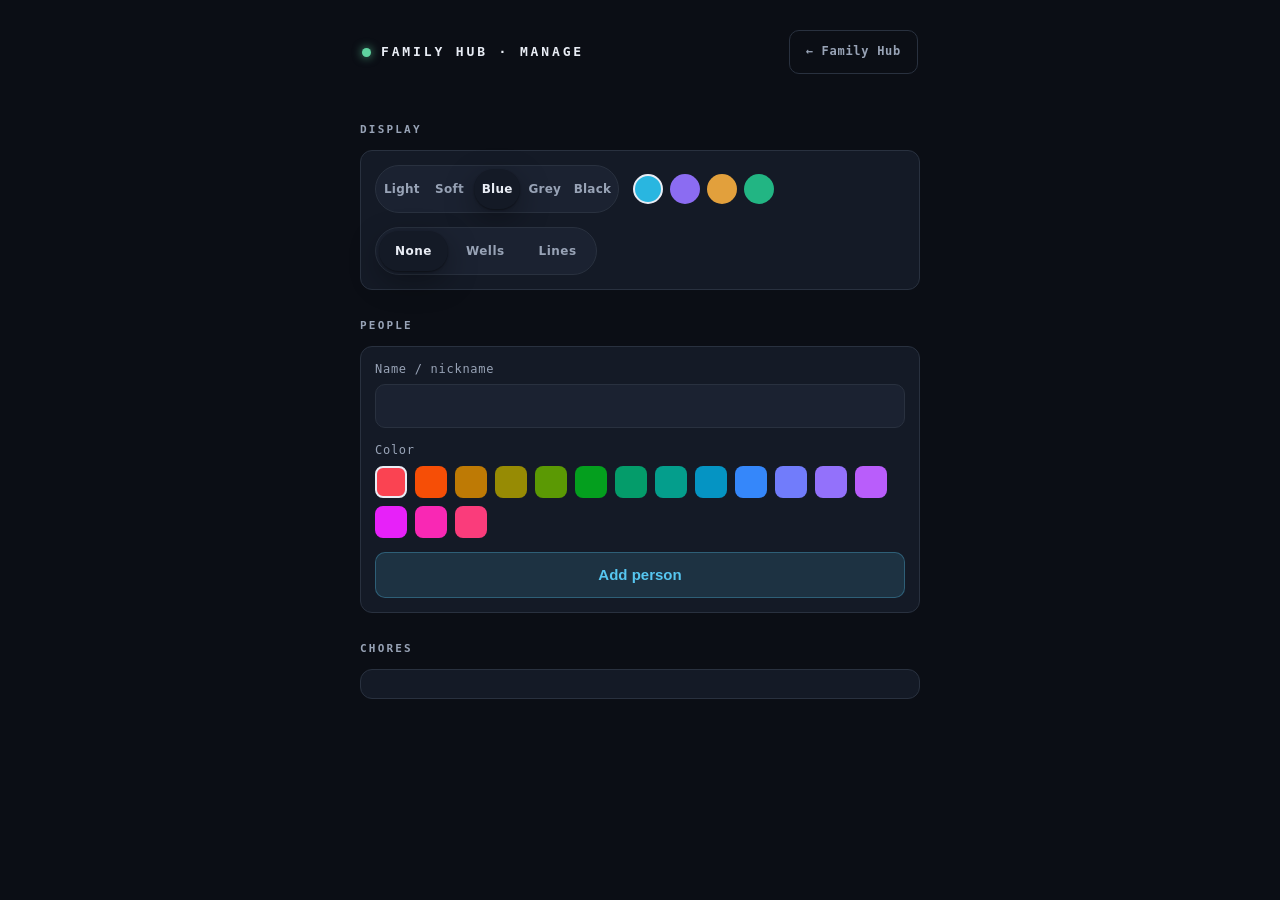
==== commit 62fe61cf: "fitWall: guard the zero-viewport collapse + extract testable wallZoom (review) Addresses the three-a" ====
--- a/src/family_hub/web/static/admin.html
+++ b/src/family_hub/web/static/admin.html
@@ -5,7 +5,7 @@
   <meta name="viewport" content="width=device-width, initial-scale=1, viewport-fit=cover">
   <title>Family Hub · Manage</title>
   <link rel="icon" href="favicon.svg" type="image/svg+xml">
-  <link rel="stylesheet" href="styles.css?v=54">
+  <link rel="stylesheet" href="styles.css?v=55">
   <!-- Stamps data-theme/data-accent/data-cols on <html> before first paint
        (no theme flash). Must be the FIRST script in the document. -->
   <script src="theme.js?v=4"></script>
@@ -74,7 +74,7 @@
     </section>
   </div>
 
-  <script src="common.js?v=32"></script>
+  <script src="common.js?v=33"></script>
   <script src="admin.js?v=34"></script>
 </body>
 </html>
--- a/src/family_hub/web/static/styles.css
+++ b/src/family_hub/web/static/styles.css
@@ -88,6 +88,14 @@
   --p1:#E86A9E; --p2:#3E9BE8; --p3:#E39A2A;
   --accent:#0E9BCF; --accent-ink:#FFFFFF; --accent-soft:rgba(14,155,207,.12);
 }
+/* Soft is light-family, but its own [data-theme="soft"] block (specificity
+   0,2,0, later in the file) would otherwise beat the base :root[data-accent]
+   rules (also 0,2,0) and pin the accent to cyan. Give Soft its own light-family
+   accent overrides at 0,3,0 so the accent picker works, exactly as grey/black
+   do for the dark family. */
+:root[data-theme="soft"][data-accent="violet"]{--accent:#7A5AF0;--accent-soft:rgba(122,90,240,.12);}
+:root[data-theme="soft"][data-accent="amber"] {--accent:#D98A15;--accent-soft:rgba(217,138,21,.14);}
+:root[data-theme="soft"][data-accent="green"] {--accent:#17A672;--accent-soft:rgba(23,166,114,.14);}
 /* Grey: neutral charcoal, no blue tint. Dark-family accents (see the shared
    accent-override lists below). */
 :root[data-theme="grey"] {
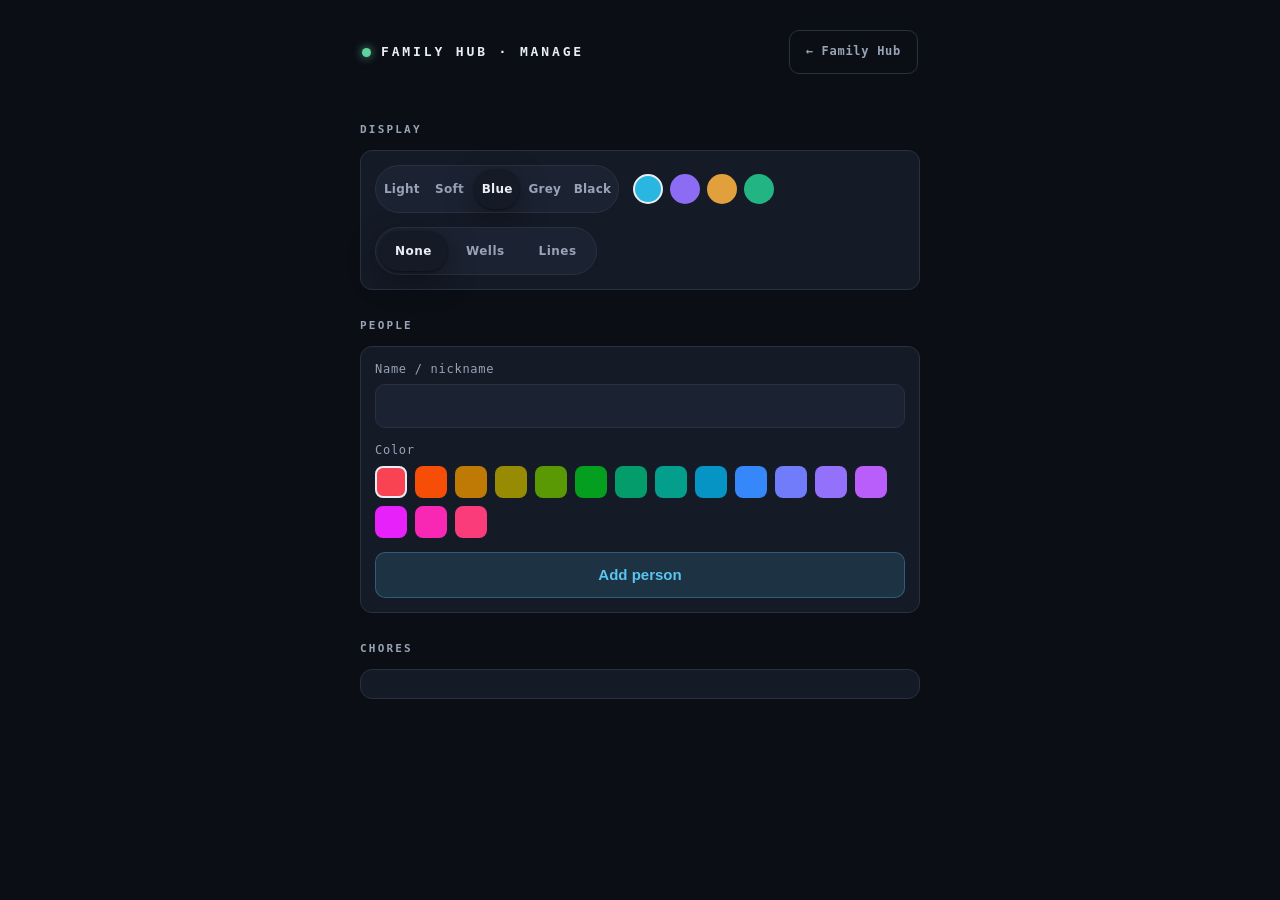
==== commit e46856d5: "Wall: fit to width, not both dimensions (kill the empty side borders) fitWall scaled by min(width, h" ====
--- a/src/family_hub/web/static/admin.html
+++ b/src/family_hub/web/static/admin.html
@@ -74,7 +74,7 @@
     </section>
   </div>
 
-  <script src="common.js?v=33"></script>
+  <script src="common.js?v=34"></script>
   <script src="admin.js?v=34"></script>
 </body>
 </html>
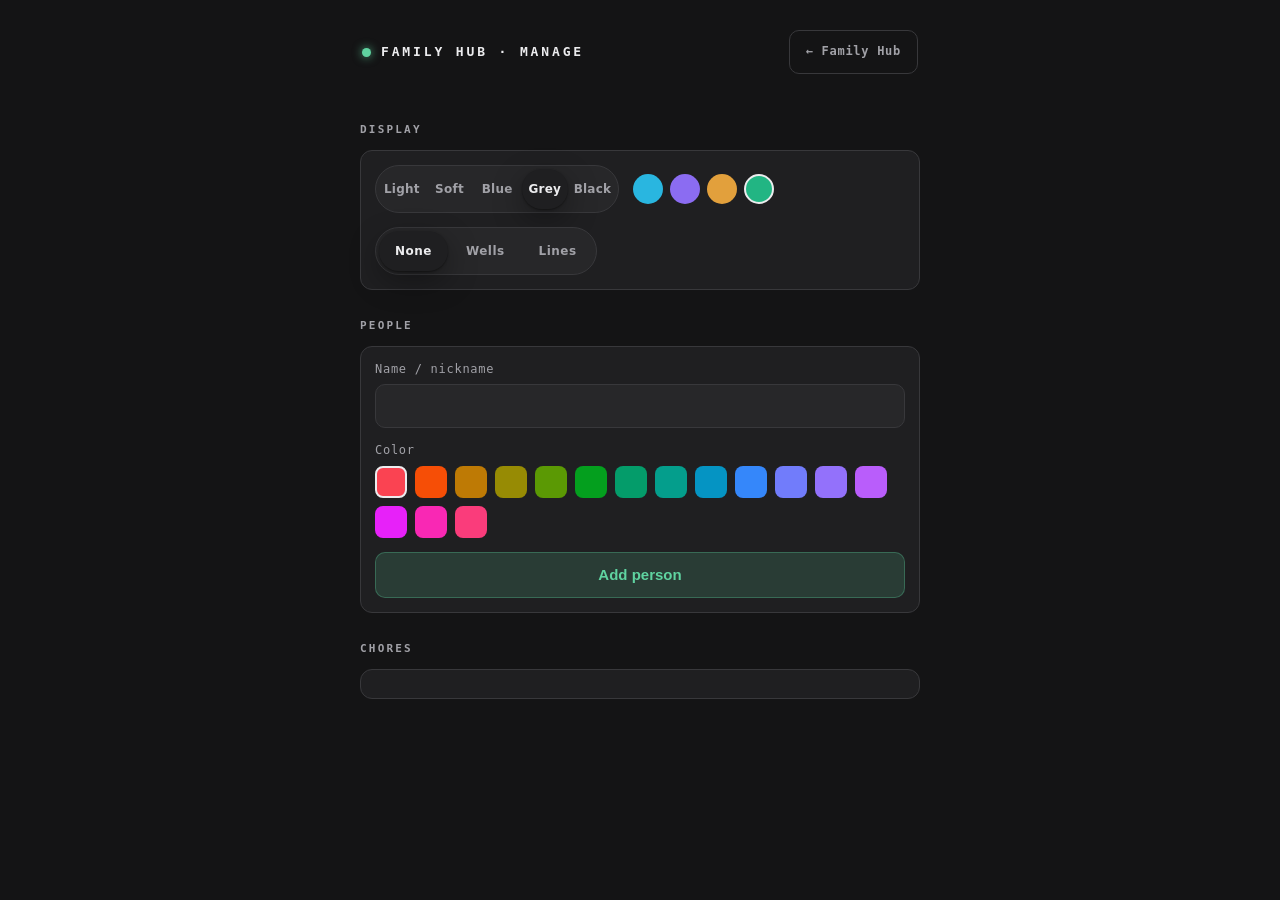
==== commit 0140f7dd: "Sync stale default comments to grey/green + bump theme.js ?v Review (silent-failure-hunter, pr-test-" ====
--- a/src/family_hub/web/static/admin.html
+++ b/src/family_hub/web/static/admin.html
@@ -8,7 +8,7 @@
   <link rel="stylesheet" href="styles.css?v=55">
   <!-- Stamps data-theme/data-accent/data-cols on <html> before first paint
        (no theme flash). Must be the FIRST script in the document. -->
-  <script src="theme.js?v=4"></script>
+  <script src="theme.js?v=5"></script>
 </head>
 <body class="admin-page">
   <div class="admin-wrap">
--- a/src/family_hub/web/static/styles.css
+++ b/src/family_hub/web/static/styles.css
@@ -12,7 +12,7 @@
    (guarded :root:not([data-theme="light"])) and an explicit :root[data-theme="dark"].
    Accent is a separate axis (data-accent) so "pick a color" is independent of
    "pick light/dark". theme.js stamps data-theme/data-accent/data-cols on <html>
-   before first paint; the default is dark + cyan.
+   before first paint; the default is grey + green.
 
    The Task 1 foundation kept a parallel set of legacy dark-only tokens so the
    old rules kept resolving during the migration; Task 10 finished migrating
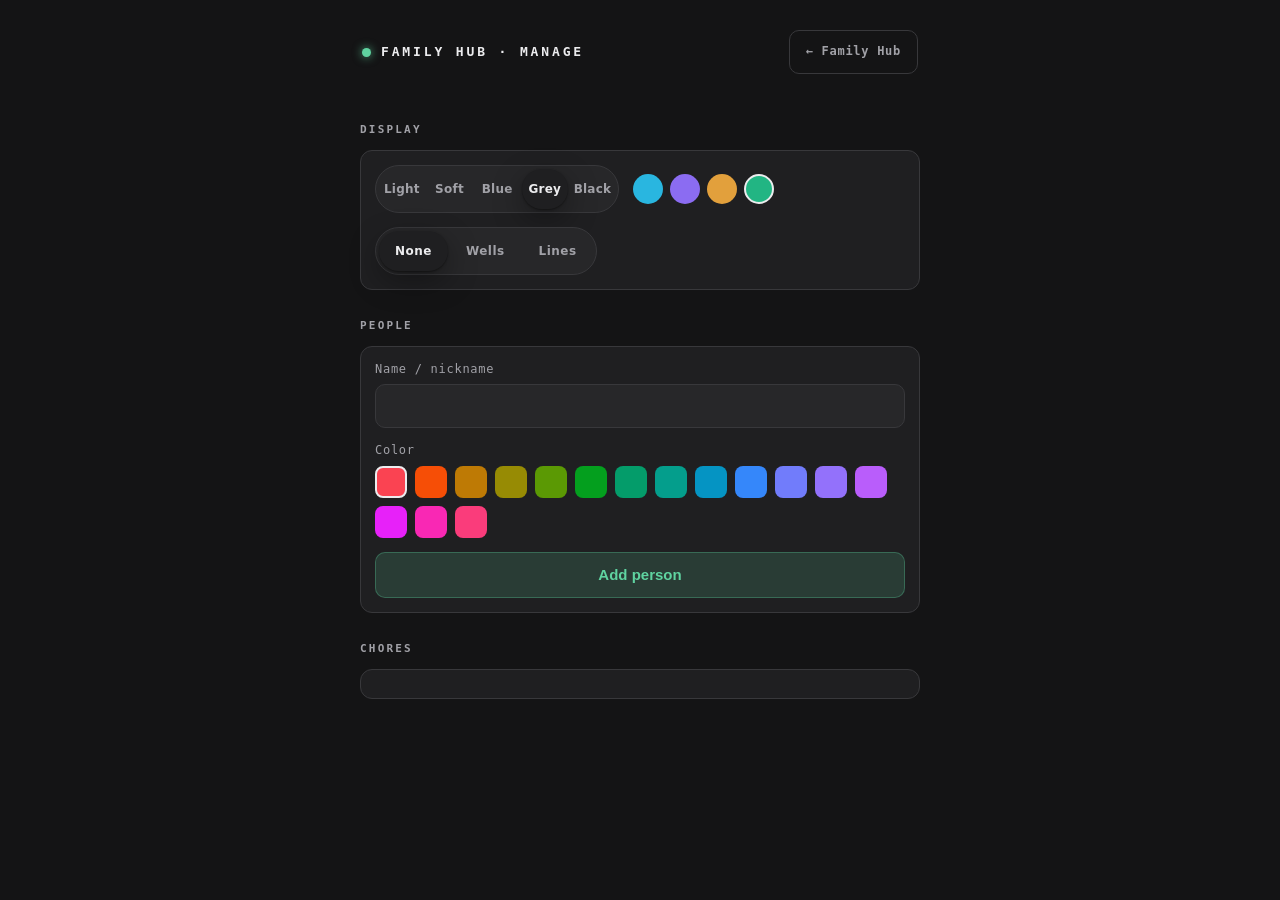
==== commit 8ca16f34: "Chores: add one-time chores (schedule_kind='once') A chore can now be scheduled "Once (on a date)" —" ====
--- a/src/family_hub/web/static/admin.html
+++ b/src/family_hub/web/static/admin.html
@@ -5,7 +5,7 @@
   <meta name="viewport" content="width=device-width, initial-scale=1, viewport-fit=cover">
   <title>Family Hub · Manage</title>
   <link rel="icon" href="favicon.svg" type="image/svg+xml">
-  <link rel="stylesheet" href="styles.css?v=55">
+  <link rel="stylesheet" href="styles.css?v=60">
   <!-- Stamps data-theme/data-accent/data-cols on <html> before first paint
        (no theme flash). Must be the FIRST script in the document. -->
   <script src="theme.js?v=5"></script>
@@ -74,7 +74,10 @@
     </section>
   </div>
 
-  <script src="common.js?v=34"></script>
-  <script src="admin.js?v=34"></script>
+  <script src="common.js?v=36"></script>
+  <!-- On-screen keyboard for the no-physical-keyboard touchscreen wall. Loads
+       after common.js (oskApplyKey); self-gates on touch. -->
+  <script src="osk.js?v=1"></script>
+  <script src="admin.js?v=35"></script>
 </body>
 </html>
--- a/src/family_hub/web/static/styles.css
+++ b/src/family_hub/web/static/styles.css
@@ -678,6 +678,12 @@
 .tile:focus-visible { outline: 2px solid var(--accent); outline-offset: 2px; }
 .tile.is-offline { opacity: 0.55; }
 .tile-camera { grid-column: 1 / -1; position: relative; }
+
+/* Cameras-tab 2x2 live grid. Hidden by default — it only appears under the
+   mobile Cameras tab (see the max-width rules below); the wall keeps its
+   .tiles column. Its camera tiles sit two-up rather than spanning full width. */
+.camgrid { display: none; grid-template-columns: 1fr 1fr; gap: 12px; }
+.camgrid .tile-camera { grid-column: auto; }
 .tile-label {
   font-family: var(--mono); font-size: 10px; font-weight: 600;
   letter-spacing: 0.16em; text-transform: uppercase;
@@ -745,13 +751,37 @@
   position: fixed; inset: 0; z-index: 50;
   background: #000;
   display: none;
+  overflow: hidden;   /* the overlay fills the viewport; it never scrolls itself */
 }
 .overlay.open { display: block; }
+/* While an overlay is open, lock the page behind it so the tall wall page's
+   own scrollbar doesn't show beside a full-screen view (e.g. the camera page). */
+body.overlay-open { overflow: hidden; }
 /* The content box must own the full viewport — an auto-height div collapses
    the 100%-height iframe to the ~150px default (bug caught on the wall
    2026-08-12: full-screen views rendered as a strip). */
 .overlay-content { position: absolute; inset: 0; }
 .overlay-frame { width: 100%; height: 100%; border: 0; }
+/* Full-screen 2x2 camera grid (the "camera page" opened from the wall's Cameras
+   header). Fills the overlay; each cell's live stream fills its cell, with the
+   label floated over the top-left corner. */
+.camera-page {
+  position: absolute; inset: 0;
+  display: grid; grid-template-columns: 1fr 1fr; grid-template-rows: 1fr 1fr;
+  gap: 10px; padding: 60px 16px 16px;
+}
+.camera-page .tile-camera { grid-column: auto; min-height: 0; padding: 0; }
+.camera-page .cam-frame { aspect-ratio: auto; height: 100%; border-radius: 10px; }
+.camera-page .tile-label {
+  position: absolute; top: 10px; left: 14px; z-index: 1; margin: 0;
+  background: rgba(10, 13, 20, 0.55); padding: 3px 8px; border-radius: 999px;
+}
+/* Empty state: no cameras configured — a centered note, never a black void. */
+.camera-page-empty {
+  display: flex; align-items: center; justify-content: center;
+  grid-template-columns: none; grid-template-rows: none;
+  color: var(--faint); font-family: var(--mono); font-size: 14px;
+}
 /* Progressive full-screen camera: the warm medium stream shows instantly as the
    in-flow base; its HD twin loads in front (absolute, transparent) and fades in
    once its stream is probed live (JS adds .ready). The fade duration here must
@@ -974,6 +1004,56 @@
   font-size: 14px; color: var(--dim); line-height: 1.55;
   margin-top: 12px; white-space: pre-wrap; word-break: break-word;
 }
+
+/* ================= on-screen keyboard (osk.js) ================
+   The touchscreen wall has no physical keyboard, so tapping a text field docks
+   this at the bottom of the VIEWPORT. It is a fixed sibling of .wrap, so the
+   wall's `.wrap { zoom }` (fitWall) never scales it - the keys stay full-size
+   and touch-friendly at any wall zoom. Everything themes through the tokens, so
+   it matches all five modes for free.
+
+   Layered ABOVE the input-bearing modals it serves: the To-Do add field lives
+   inside #overlay (z 50) and the chore fields inside .chore-modal (z 90), so a
+   keyboard beneath them would hide behind the very field it types into. It sits
+   just under the failure toast (z 100). */
+.osk {
+  position: fixed; left: 0; right: 0; bottom: 0; z-index: 99;
+  display: flex; flex-direction: column; gap: 8px;
+  padding: 10px 12px calc(10px + env(safe-area-inset-bottom));
+  background: var(--surface);
+  border-top: 1px solid var(--edge);
+  border-radius: 16px 16px 0 0;
+  box-shadow: 0 -8px 30px rgba(0, 0, 0, 0.28);
+  -webkit-user-select: none; user-select: none;
+  touch-action: manipulation;
+}
+.osk.hidden { display: none; }
+.osk-row { display: flex; justify-content: center; gap: 8px; }
+.osk-key {
+  flex: 1 1 0; min-width: 0; min-height: 46px;
+  font-family: var(--sans); font-size: 20px; line-height: 1; color: var(--ink);
+  background: var(--surface-2);
+  border: 1px solid var(--edge);
+  border-radius: 10px;
+  cursor: pointer;
+}
+.osk-key:active { background: var(--accent-soft); border-color: var(--accent); }
+.osk-key:focus-visible { outline: 2px solid var(--accent); outline-offset: 1px; }
+/* Command row: Space carries the row, Shift/Backspace/Done ride a little wider
+   than a single letter. */
+.osk-space { flex: 6 1 0; }
+.osk-shift, .osk-back { flex: 1.7 1 0; font-size: 22px; }
+.osk-done {
+  flex: 2 1 0; font-weight: 600;
+  color: var(--accent-ink); background: var(--accent); border-color: var(--accent);
+}
+/* Armed one-shot shift lights up like the Done key. */
+.osk-shift.active {
+  color: var(--accent-ink); background: var(--accent); border-color: var(--accent);
+}
+/* While the keyboard is docked (osk.js stamps this on <body>), lift the failure
+   toast clear of it so a "couldn't save" message isn't hidden behind the keys. */
+.osk-open .hub-toast { bottom: calc(56px + 5 * 54px); }
 
 /* ====================== mobile tab bar ======================= */
 /* Hidden on the wall; the mobile block below turns it on. */
@@ -1147,7 +1227,10 @@
   body[data-tab="cams"] .people-col,
   body[data-tab="cams"] .cal,
   body[data-tab="cams"] .panels,
-  body[data-tab="cams"] .todos-page { display: none; }
+  body[data-tab="cams"] .todos-page,
+  body[data-tab="cams"] .tiles { display: none; }
+  /* Cameras tab shows the 2x2 grid, not the wall's stacked column. */
+  body[data-tab="cams"] .camgrid { display: grid; }
   body[data-tab="weather"] .people-col,
   body[data-tab="weather"] .cal,
   body[data-tab="weather"] .tiles,
@@ -1260,6 +1343,10 @@
   outline: 2px solid var(--accent); outline-offset: 2px;
 }
 .day-chips { display: flex; gap: 6px; flex-wrap: wrap; }
+/* The one-time chore's due-date picker (shown only when Repeat = Once). It
+   reuses .txt-input's box; this rule just keeps it self-sized rather than
+   stretching the full field width like the text inputs. */
+.f-date { align-self: flex-start; }
 .day-chip {
   font-family: var(--mono); font-size: 12px;
   color: var(--dim); background: var(--surface-2);
